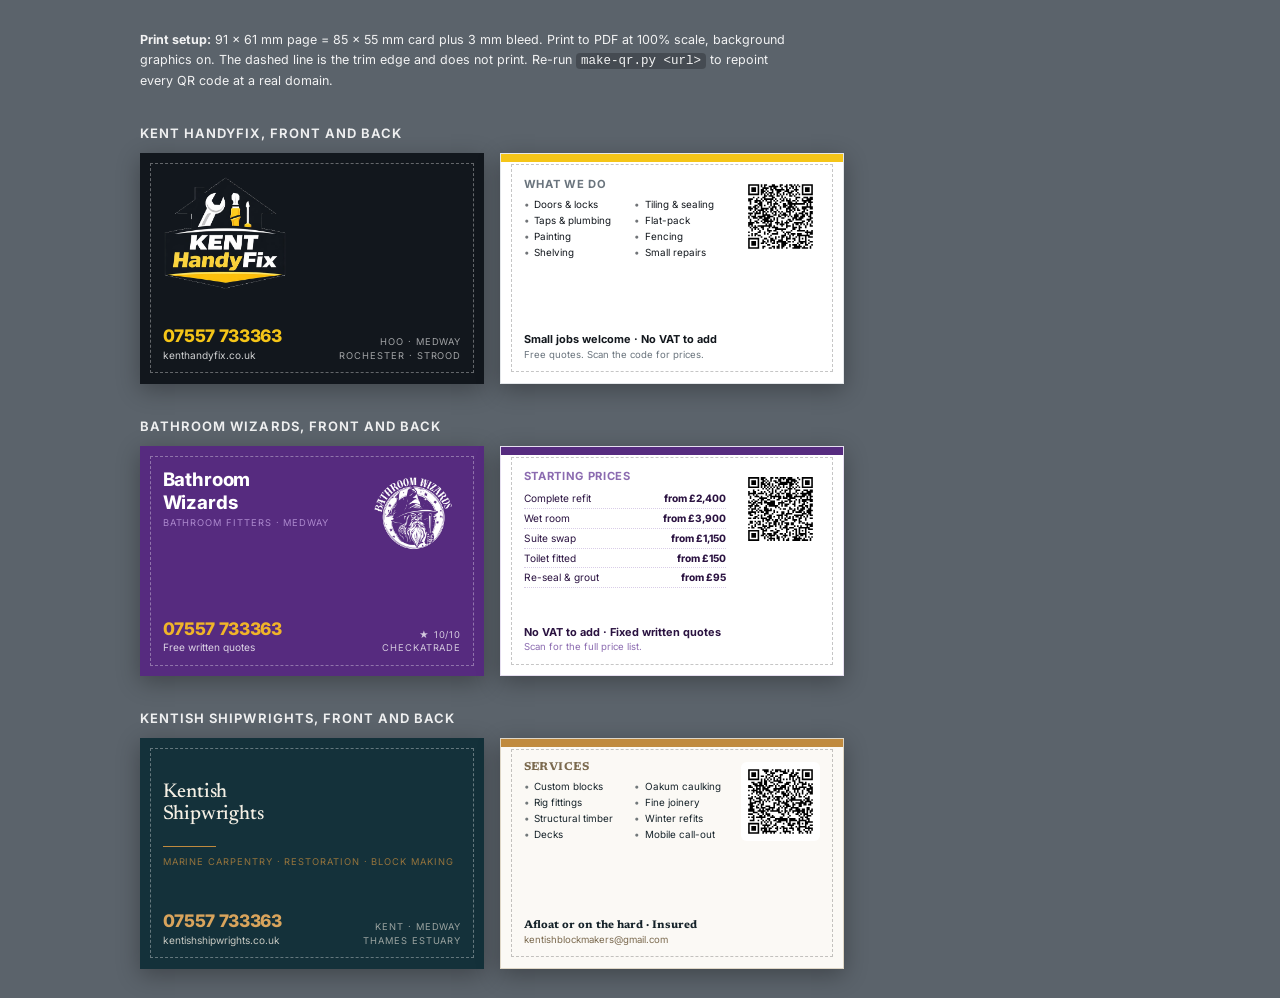
==== print/business-cards.html @ b7356723 "Prototype sites, cards and price sheet for Deben and Natasha Their trades have no published pricing " ====
<!doctype html>
<html lang="en-GB">
<head>
<meta charset="utf-8">
<title>Business Cards - Kent Trades</title>
<link href="https://fonts.googleapis.com/css2?family=Inter:wght@400;500;600;650;700;750;800&family=Newsreader:opsz,wght@6..72,400;6..72,500;6..72,600&display=swap" rel="stylesheet">
<style>
  /* UK standard business card 85 x 55 mm, plus 3mm bleed all round = 91 x 61 mm.
     Trim marks sit at the 3mm inset. Keep all text inside the safe area (6mm from bleed edge). */
  @page { size: 91mm 61mm; margin: 0; }

  :root { --bleed: 3mm; --safe: 6mm; }

  * { box-sizing: border-box; -webkit-print-color-adjust: exact; print-color-adjust: exact; }

  body {
    margin: 0; background: #5b636b; font-family: "Inter", system-ui, sans-serif;
    padding: 30px 20px;
  }

  .sheet { max-width: 1000px; margin: 0 auto; }
  .label { color: #fff; font-size: 13px; font-weight: 650; letter-spacing: .08em;
           text-transform: uppercase; margin: 34px 0 12px; opacity: .9; }
  .pair { display: flex; flex-wrap: wrap; gap: 16px; }

  .card {
    width: 91mm; height: 61mm; padding: var(--safe); position: relative;
    overflow: hidden; display: flex; flex-direction: column;
    background: #fff; color: #111;
    box-shadow: 0 6px 22px rgba(0,0,0,.3);
  }
  /* trim guide - screen only */
  .card::after {
    content: ""; position: absolute; inset: var(--bleed);
    outline: 1px dashed rgba(255,255,255,.34); pointer-events: none;
  }
  .card.light::after { outline-color: rgba(0,0,0,.22); }

  .qr { width: 21mm; height: 21mm; background: #fff; padding: 1.2mm; border-radius: 1.5mm; }
  .qr img { width: 100%; height: 100%; display: block; }

  .name { font-size: 12.5pt; font-weight: 750; letter-spacing: -.01em; margin: 0; }
  .role { font-size: 7pt; letter-spacing: .1em; text-transform: uppercase; opacity: .75; margin: .3em 0 0; }
  .tel  { font-size: 13pt; font-weight: 800; letter-spacing: -.02em; margin: 0; }
  .web  { font-size: 7.6pt; opacity: .8; margin: .25em 0 0; word-break: break-all; }
  .push { margin-top: auto; }
  ul.svc { list-style: none; margin: 0; padding: 0; columns: 2; column-gap: 5mm; }
  ul.svc li { font-size: 7.4pt; line-height: 1.62; break-inside: avoid; }
  ul.svc li::before { content: "\2022"; margin-right: .45em; opacity: .6; }

  /* ---------- Kent HandyFix ---------- */
  .khf-front { background: #12171d; color: #fff; }
  .khf-front .logo { width: 33mm; }
  .khf-front .tel { color: #f5c518; }
  .khf-back { background: #fff; color: #12171d; border: .3mm solid #e4e7ea; }
  .khf-back .bar { height: 2.2mm; background: #f5c518; position: absolute; left: 0; right: 0; top: 0; }
  .khf-back h4 { font-size: 8.4pt; margin: 0 0 1.6mm; letter-spacing: .06em; text-transform: uppercase; color: #6a747d; }

  /* ---------- Bathroom Wizards ---------- */
  .bw-front { background: #562b7f; color: #fff; }
  .bw-front .logo { width: 25mm; }
  .bw-front .tel { color: #f0b429; }
  .bw-back { background: #fff; color: #2a1240; border: .3mm solid #e6dff0; }
  .bw-back .bar { height: 2.2mm; background: #562b7f; position: absolute; left: 0; right: 0; top: 0; }
  .bw-back h4 { font-size: 8.4pt; margin: 0 0 1.6mm; letter-spacing: .06em; text-transform: uppercase; color: #8b6bb0; }
  .prices { margin: 0; padding: 0; list-style: none; }
  .prices li { display: flex; justify-content: space-between; gap: 3mm; font-size: 7.6pt;
               line-height: 1.85; border-bottom: .2mm dotted #d9cde8; }
  .prices b { font-weight: 750; white-space: nowrap; }

  /* ---------- Kentish Shipwrights ---------- */
  .ks-front { background: #14313a; color: #f4efe4; }
  .ks-front .wordmark { font-family: "Newsreader", Georgia, serif; font-size: 15pt; font-weight: 500;
                        line-height: 1.12; letter-spacing: -.01em; }
  .ks-front .rule { width: 14mm; height: .5mm; background: #c08a3e; margin: 2.2mm 0; }
  .ks-front .tel { color: #d9a45c; }
  .ks-back { background: #fbf9f5; color: #16232a; border: .3mm solid #ded6c6; }
  .ks-back .bar { height: 2.2mm; background: #c08a3e; position: absolute; left: 0; right: 0; top: 0; }
  .ks-back h4 { font-size: 8.4pt; margin: 0 0 1.6mm; letter-spacing: .06em; text-transform: uppercase; color: #7b6a4f;
                font-family: "Newsreader", Georgia, serif; letter-spacing: .04em; }

  .row { display: flex; gap: 4mm; align-items: flex-end; justify-content: space-between; }

  @media print {
    body { background: #fff; padding: 0; }
    .label, .note { display: none; }
    .sheet { max-width: none; }
    .pair { display: block; gap: 0; }
    .card { box-shadow: none; page-break-after: always; break-after: page; }
    .card::after { display: none; }
  }
  .note { color:#fff; font-size:12.5px; line-height:1.6; opacity:.92; max-width:660px; margin:0 0 6px; }
  .note code { background: rgba(0,0,0,.25); padding: 1px 5px; border-radius: 4px; }
</style>
</head>
<body>
<div class="sheet">

  <p class="note"><strong>Print setup:</strong> 91 &times; 61&nbsp;mm page = 85 &times; 55&nbsp;mm card plus 3&nbsp;mm bleed.
     Print to PDF at 100% scale, background graphics on. The dashed line is the trim edge and does not print.
     Re-run <code>make-qr.py &lt;url&gt;</code> to repoint every QR code at a real domain.</p>

  <!-- ============ KENT HANDYFIX ============ -->
  <p class="label">Kent HandyFix, front and back</p>
  <div class="pair">
    <div class="card khf-front">
      <img class="logo" src="../assets/img/logo-kenthandyfix.png" alt="">
      <div class="push row">
        <div>
          <p class="tel">07557 733363</p>
          <p class="web">kenthandyfix.co.uk</p>
        </div>
        <div style="text-align:right">
          <p class="role" style="opacity:.6">Hoo &middot; Medway</p>
          <p class="role" style="opacity:.6">Rochester &middot; Strood</p>
        </div>
      </div>
    </div>

    <div class="card khf-back light">
      <div class="bar"></div>
      <div class="row" style="align-items:flex-start">
        <div style="flex:1">
          <h4>What we do</h4>
          <ul class="svc">
            <li>Doors &amp; locks</li><li>Taps &amp; plumbing</li>
            <li>Painting</li><li>Shelving</li>
            <li>Tiling &amp; sealing</li><li>Flat-pack</li>
            <li>Fencing</li><li>Small repairs</li>
          </ul>
        </div>
        <div class="qr"><img src="qr/qr-handyfix.svg" alt="Scan for kenthandyfix.co.uk"></div>
      </div>
      <div class="push">
        <p style="margin:0; font-size:8.2pt; font-weight:700">Small jobs welcome &middot; No VAT to add</p>
        <p style="margin:.3em 0 0; font-size:7.2pt; color:#6a747d">Free quotes. Scan the code for prices.</p>
      </div>
    </div>
  </div>

  <!-- ============ BATHROOM WIZARDS ============ -->
  <p class="label">Bathroom Wizards, front and back</p>
  <div class="pair">
    <div class="card bw-front">
      <div class="row" style="align-items:flex-start">
        <div>
          <p class="name" style="font-size:14pt">Bathroom<br>Wizards</p>
          <p class="role" style="color:#c9a8e8">Bathroom fitters &middot; Medway</p>
        </div>
        <img class="logo" src="../assets/img/logo-bathroomwizards.png" alt="">
      </div>
      <div class="push row">
        <div>
          <p class="tel">07557 733363</p>
          <p class="web">Free written quotes</p>
        </div>
        <div style="text-align:right">
          <p class="role" style="opacity:.75">&#9733; 10/10</p>
          <p class="role" style="opacity:.75">Checkatrade</p>
        </div>
      </div>
    </div>

    <div class="card bw-back light">
      <div class="bar"></div>
      <div class="row" style="align-items:flex-start">
        <div style="flex:1">
          <h4>Starting prices</h4>
          <ul class="prices">
            <li><span>Complete refit</span> <b>from &pound;2,400</b></li>
            <li><span>Wet room</span> <b>from &pound;3,900</b></li>
            <li><span>Suite swap</span> <b>from &pound;1,150</b></li>
            <li><span>Toilet fitted</span> <b>from &pound;150</b></li>
            <li><span>Re-seal &amp; grout</span> <b>from &pound;95</b></li>
          </ul>
        </div>
        <div class="qr"><img src="qr/qr-bathrooms.svg" alt="Scan for full price list"></div>
      </div>
      <div class="push">
        <p style="margin:0; font-size:8.2pt; font-weight:700">No VAT to add &middot; Fixed written quotes</p>
        <p style="margin:.3em 0 0; font-size:7.2pt; color:#8b6bb0">Scan for the full price list.</p>
      </div>
    </div>
  </div>

  <!-- ============ KENTISH SHIPWRIGHTS ============ -->
  <p class="label">Kentish Shipwrights, front and back</p>
  <div class="pair">
    <div class="card ks-front">
      <div>
        <p class="wordmark">Kentish<br>Shipwrights</p>
        <div class="rule"></div>
        <p class="role" style="color:#c08a3e">Marine carpentry &middot; Restoration &middot; Block making</p>
      </div>
      <div class="push row">
        <div>
          <p class="tel">07557 733363</p>
          <p class="web">kentishshipwrights.co.uk</p>
        </div>
        <div style="text-align:right">
          <p class="role" style="opacity:.6">Kent &middot; Medway</p>
          <p class="role" style="opacity:.6">Thames Estuary</p>
        </div>
      </div>
    </div>

    <div class="card ks-back light">
      <div class="bar"></div>
      <div class="row" style="align-items:flex-start">
        <div style="flex:1">
          <h4>Services</h4>
          <ul class="svc">
            <li>Custom blocks</li><li>Rig fittings</li>
            <li>Structural timber</li><li>Decks</li>
            <li>Oakum caulking</li><li>Fine joinery</li>
            <li>Winter refits</li><li>Mobile call-out</li>
          </ul>
        </div>
        <div class="qr"><img src="qr/qr-shipwrights.svg" alt="Scan for kentishshipwrights.co.uk"></div>
      </div>
      <div class="push">
        <p style="margin:0; font-size:8.2pt; font-weight:700; font-family:Newsreader,Georgia,serif">Afloat or on the hard &middot; Insured</p>
        <p style="margin:.3em 0 0; font-size:7.2pt; color:#7b6a4f">kentishblockmakers@gmail.com</p>
      </div>
    </div>
  </div>

</div>
</body>
</html>
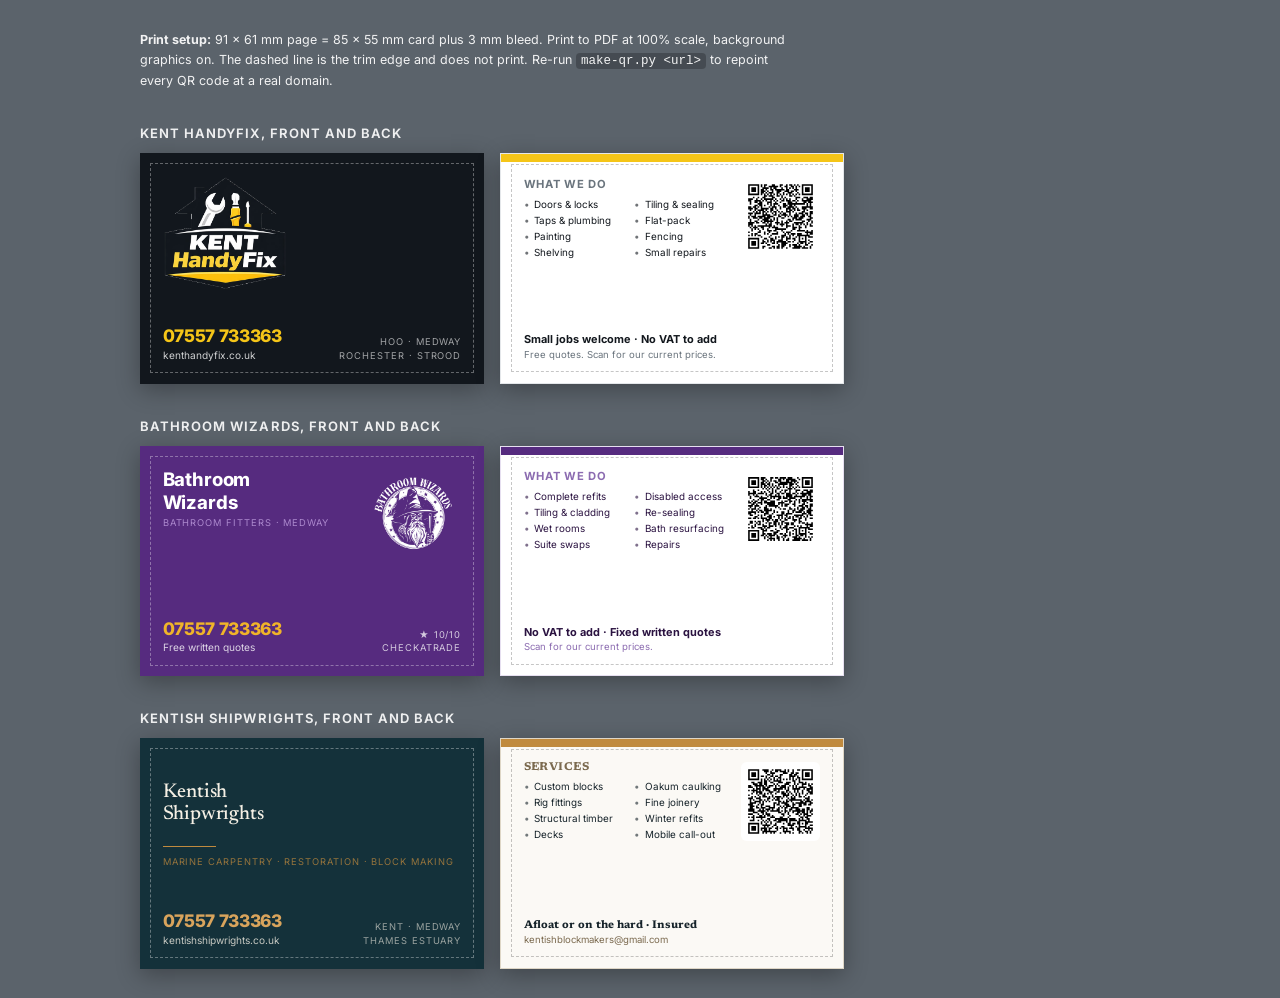
==== commit 9274bf05: "Take prices off the business cards Cards outlive their prices. Material costs move, but a printed "f" ====
--- a/print/business-cards.html
+++ b/print/business-cards.html
@@ -63,10 +63,6 @@
   .bw-back { background: #fff; color: #2a1240; border: .3mm solid #e6dff0; }
   .bw-back .bar { height: 2.2mm; background: #562b7f; position: absolute; left: 0; right: 0; top: 0; }
   .bw-back h4 { font-size: 8.4pt; margin: 0 0 1.6mm; letter-spacing: .06em; text-transform: uppercase; color: #8b6bb0; }
-  .prices { margin: 0; padding: 0; list-style: none; }
-  .prices li { display: flex; justify-content: space-between; gap: 3mm; font-size: 7.6pt;
-               line-height: 1.85; border-bottom: .2mm dotted #d9cde8; }
-  .prices b { font-weight: 750; white-space: nowrap; }
 
   /* ---------- Kentish Shipwrights ---------- */
   .ks-front { background: #14313a; color: #f4efe4; }
@@ -133,7 +129,7 @@
       </div>
       <div class="push">
         <p style="margin:0; font-size:8.2pt; font-weight:700">Small jobs welcome &middot; No VAT to add</p>
-        <p style="margin:.3em 0 0; font-size:7.2pt; color:#6a747d">Free quotes. Scan the code for prices.</p>
+        <p style="margin:.3em 0 0; font-size:7.2pt; color:#6a747d">Free quotes. Scan for our current prices.</p>
       </div>
     </div>
   </div>
@@ -165,20 +161,19 @@
       <div class="bar"></div>
       <div class="row" style="align-items:flex-start">
         <div style="flex:1">
-          <h4>Starting prices</h4>
-          <ul class="prices">
-            <li><span>Complete refit</span> <b>from &pound;2,400</b></li>
-            <li><span>Wet room</span> <b>from &pound;3,900</b></li>
-            <li><span>Suite swap</span> <b>from &pound;1,150</b></li>
-            <li><span>Toilet fitted</span> <b>from &pound;150</b></li>
-            <li><span>Re-seal &amp; grout</span> <b>from &pound;95</b></li>
+          <h4>What we do</h4>
+          <ul class="svc">
+            <li>Complete refits</li><li>Tiling &amp; cladding</li>
+            <li>Wet rooms</li><li>Suite swaps</li>
+            <li>Disabled access</li><li>Re-sealing</li>
+            <li>Bath resurfacing</li><li>Repairs</li>
           </ul>
         </div>
-        <div class="qr"><img src="qr/qr-bathrooms.svg" alt="Scan for full price list"></div>
+        <div class="qr"><img src="qr/qr-bathrooms.svg" alt="Scan for our current price list"></div>
       </div>
       <div class="push">
         <p style="margin:0; font-size:8.2pt; font-weight:700">No VAT to add &middot; Fixed written quotes</p>
-        <p style="margin:.3em 0 0; font-size:7.2pt; color:#8b6bb0">Scan for the full price list.</p>
+        <p style="margin:.3em 0 0; font-size:7.2pt; color:#8b6bb0">Scan for our current prices.</p>
       </div>
     </div>
   </div>
